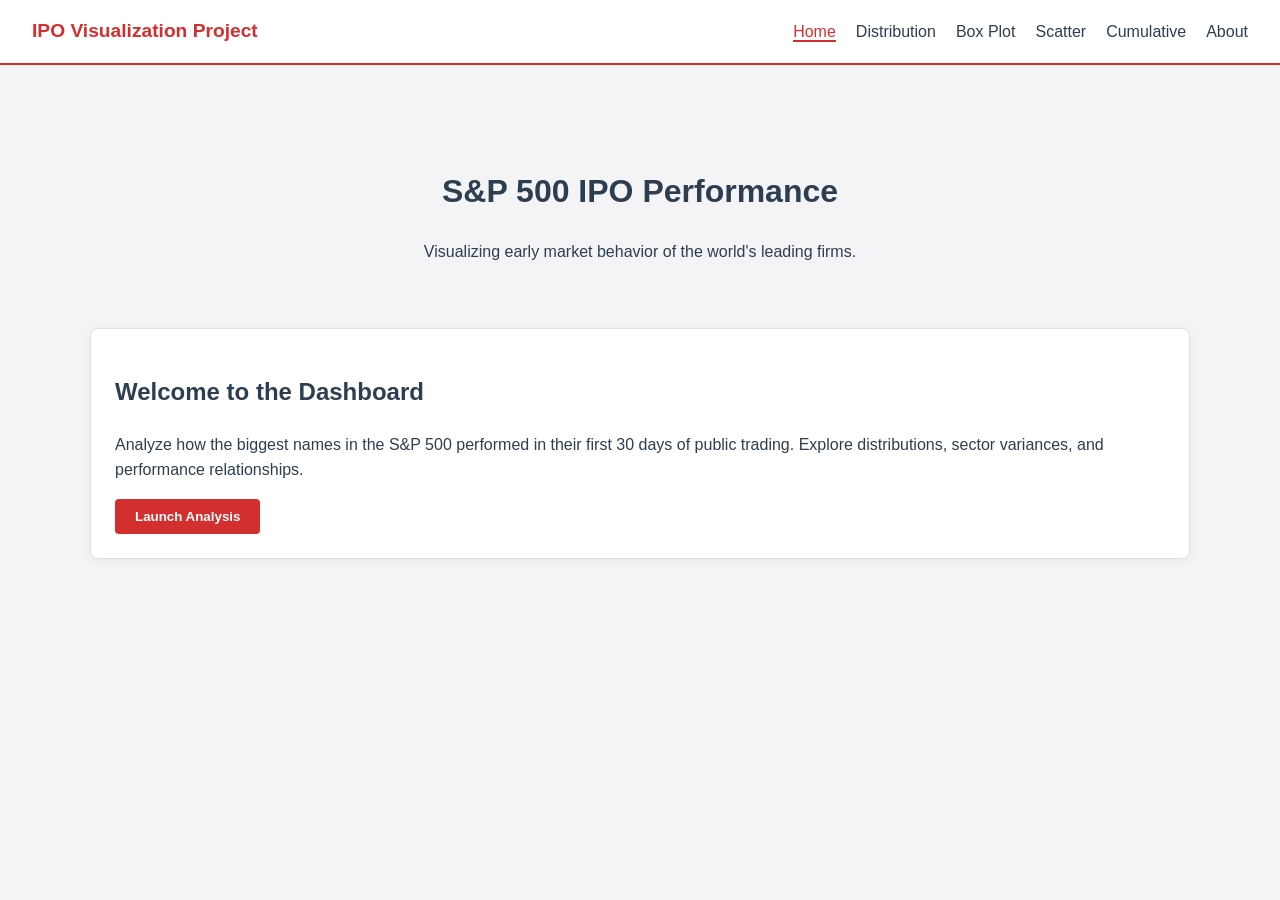
==== index.html @ b1ca968f "created pages layout for charts, nav bar js logic, and filters/buttons js logic" ====
<!DOCTYPE html>
<html lang="en">
<head>
    <meta charset="UTF-8">
    <title>S&P 500 IPO Analysis</title>
    <link rel="stylesheet" href="styles.css">
</head>
<body>
    <nav>
        <div class="logo">IPO Visualization Project</div>
        <ul>
            <li><a href="index.html">Home</a></li>
            <li><a href="distribution.html">Distribution</a></li>
            <li><a href="boxplot.html">Box Plot</a></li>
            <li><a href="scatter.html">Scatter</a></li>
            <li><a href="cumulative.html">Cumulative</a></li>
            <li><a href="about.html">About</a></li>
        </ul>
    </nav>

    <div class="container">
        <header style="text-align: center; padding: 3rem 0;">
            <h1>S&P 500 IPO Performance</h1>
            <p>Visualizing early market behavior of the world's leading firms.</p>
        </header>

        <div class="chart-card">
            <h2>Welcome to the Dashboard</h2>
            <p>Analyze how the biggest names in the S&P 500 performed in their first 30 days of public trading. Explore distributions, sector variances, and performance relationships.</p>
            <button class="btn-primary" onclick="window.location.href='distribution.html'">Launch Analysis</button>
        </div>
    </div>
    <script src="nav.js"></script>
</body>
</html>
---- styles.css ----
:root {
    --bg-color: #f4f4f7;
    --text-color: #2c3e50;
    --accent-color: #d32f2f; /* Professional Red */
    --nav-bg: #ffffff;
    --card-bg: #ffffff;
    --border-color: #e0e0e0;
}

body {
    font-family: 'Segoe UI', Tahoma, Geneva, Verdana, sans-serif;
    background-color: var(--bg-color);
    color: var(--text-color);
    margin: 0;
    line-height: 1.6;
}

/* Navigation */
nav {
    background-color: var(--nav-bg);
    border-bottom: 2px solid var(--accent-color);
    padding: 1rem 2rem;
    display: flex;
    justify-content: space-between;
    align-items: center;
    position: sticky;
    top: 0;
    z-index: 1000;
}

nav .logo { font-weight: bold; font-size: 1.2rem; color: var(--accent-color); }
nav ul { list-style: none; display: flex; margin: 0; padding: 0; }
nav ul li { margin-left: 20px; }
nav ul li a { text-decoration: none; color: var(--text-color); font-weight: 500; transition: color 0.2s; }
nav ul li a.active { color: var(--accent-color); border-bottom: 2px solid var(--accent-color); }

/* Layout */
.container { max-width: 1100px; margin: 2rem auto; padding: 0 20px; }
.chart-card {
    background: var(--card-bg);
    border: 1px solid var(--border-color);
    border-radius: 8px;
    padding: 1.5rem;
    margin-bottom: 2rem;
    box-shadow: 0 2px 8px rgba(0,0,0,0.05);
}

/* Controls & Interactive Elements */
.controls { margin-bottom: 1.5rem; }
.control-group { margin-bottom: 1.2rem; }
.control-label {
    display: block;
    font-size: 0.7rem;
    text-transform: uppercase;
    letter-spacing: 1px;
    color: #888;
    margin-bottom: 8px;
    font-weight: bold;
}

.sector-grid {
    display: flex;
    flex-wrap: wrap;
    gap: 8px;
}

.sector-btn {
    background: #fff;
    border: 1px solid var(--border-color);
    padding: 6px 12px;
    border-radius: 4px;
    font-size: 0.8rem;
    cursor: pointer;
    transition: all 0.2s;
    color: #555;
}

.sector-btn:hover { border-color: var(--accent-color); color: var(--accent-color); }
.sector-btn.active {
    background: var(--accent-color);
    color: white;
    border-color: var(--accent-color);
}

.axis-select {
    padding: 8px 12px;
    border: 1px solid var(--border-color);
    border-radius: 4px;
    background: white;
    font-size: 0.9rem;
    min-width: 180px;
}

.viz-container {
    width: 100%;
    min-height: 500px;
    background: #fff;
    border-top: 1px solid #eee;
    margin-top: 15px;
    display: flex;
    align-items: center;
    justify-content: center;
}

.btn-primary {
    background-color: var(--accent-color);
    color: white;
    border: none;
    padding: 10px 20px;
    border-radius: 4px;
    cursor: pointer;
    font-weight: bold;
}

input[type=range] { accent-color: var(--accent-color); width: 100%; }
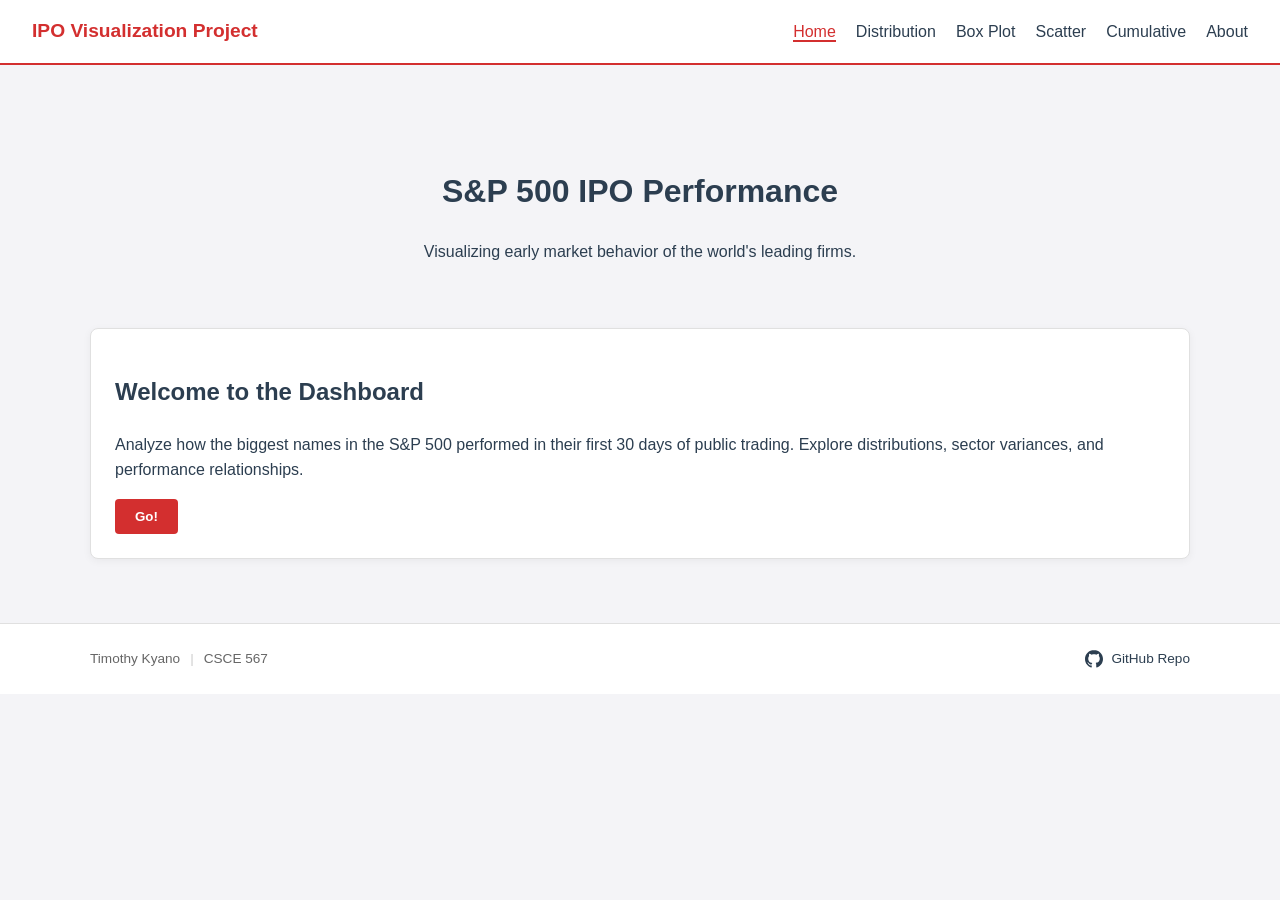
==== commit 8567b21c: "added footer and changed titles" ====
--- a/index.html
+++ b/index.html
@@ -2,7 +2,7 @@
 <html lang="en">
 <head>
     <meta charset="UTF-8">
-    <title>S&P 500 IPO Analysis</title>
+    <title>IPO Analysis</title>
     <link rel="stylesheet" href="styles.css">
 </head>
 <body>
@@ -27,9 +27,26 @@
         <div class="chart-card">
             <h2>Welcome to the Dashboard</h2>
             <p>Analyze how the biggest names in the S&P 500 performed in their first 30 days of public trading. Explore distributions, sector variances, and performance relationships.</p>
-            <button class="btn-primary" onclick="window.location.href='distribution.html'">Launch Analysis</button>
+            <button class="btn-primary" onclick="window.location.href='distribution.html'">Go!</button>
         </div>
     </div>
     <script src="nav.js"></script>
 </body>
+<footer>
+    <div class="footer-content">
+        <div class="footer-left">
+            <span>Timothy Kyano</span>
+            <span class="separator">|</span>
+            <span>CSCE 567</span>
+        </div>
+        <div class="footer-right">
+            <a href="https://github.com/tkyano/IPO_Visualization_Project" target="_blank">
+                <svg class="github-icon" viewBox="0 0 24 24">
+                    <path d="M12 0c-6.626 0-12 5.373-12 12 0 5.302 3.438 9.8 8.207 11.387.599.111.793-.261.793-.577v-2.234c-3.338.726-4.041-1.416-4.041-1.416-.546-1.387-1.333-1.756-1.333-1.756-1.089-.745.083-.729.083-.729 1.205.084 1.839 1.237 1.839 1.237 1.07 1.834 2.807 1.304 3.492.997.107-.775.418-1.305.762-1.604-2.665-.305-5.467-1.334-5.467-5.931 0-1.311.469-2.381 1.236-3.221-.124-.303-.535-1.524.117-3.176 0 0 1.008-.322 3.301 1.23.957-.266 1.983-.399 3.003-.404 1.02.005 2.047.138 3.006.404 2.291-1.552 3.297-1.23 3.297-1.23.653 1.653.242 2.874.118 3.176.77.84 1.235 1.911 1.235 3.221 0 4.609-2.807 5.624-5.479 5.921.43.372.823 1.102.823 2.222v3.293c0 .319.192.694.801.576 4.765-1.589 8.199-6.086 8.199-11.386 0-6.627-5.373-12-12-12z"/>
+                </svg>
+                GitHub Repo
+            </a>
+        </div>
+    </div>
+</footer>
 </html>
--- a/styles.css
+++ b/styles.css
@@ -112,4 +112,55 @@
     font-weight: bold;
 }
 
-input[type=range] { accent-color: var(--accent-color); width: 100%; }+input[type=range] { accent-color: var(--accent-color); width: 100%; }
+
+/* Footer Styles */
+footer {
+    background-color: var(--nav-bg);
+    border-top: 1px solid var(--border-color);
+    padding: 1.5rem 0; /* Slightly tighter padding */
+    margin-top: 4rem;
+    color: #666;
+    font-size: 0.85rem;
+}
+
+.footer-content {
+    max-width: 1100px;
+    margin: 0 auto;
+    padding: 0 20px;
+    display: flex;
+    justify-content: space-between;
+    align-items: center;
+}
+
+.footer-left {
+    display: flex;
+    gap: 10px;
+    align-items: center;
+    font-weight: 500;
+}
+
+.footer-left span.separator {
+    color: #ccc;
+    font-weight: 300;
+}
+
+.footer-right a {
+    text-decoration: none;
+    color: var(--text-color);
+    display: flex;
+    align-items: center;
+    gap: 8px;
+    transition: color 0.2s;
+    font-weight: 500;
+}
+
+.footer-right a:hover {
+    color: var(--accent-color);
+}
+
+.github-icon {
+    width: 18px;
+    height: 18px;
+    fill: currentColor;
+}
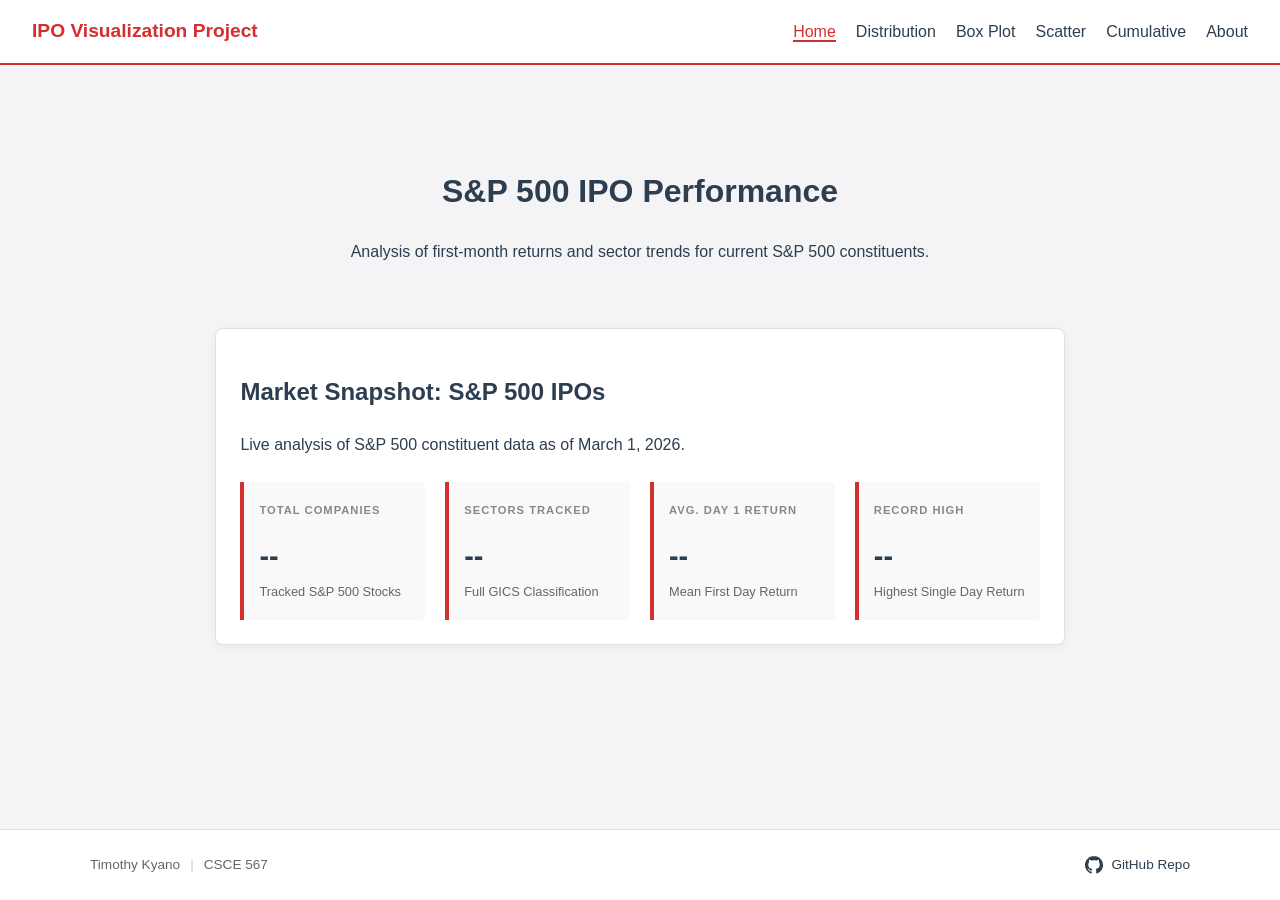
==== commit 1c5fd6d0: "updated index/homepage, and fixed distribution chart so all filters work. Added a company specific s" ====
--- a/index.html
+++ b/index.html
@@ -21,32 +21,61 @@
     <div class="container">
         <header style="text-align: center; padding: 3rem 0;">
             <h1>S&P 500 IPO Performance</h1>
-            <p>Visualizing early market behavior of the world's leading firms.</p>
+            <p>Analysis of first-month returns and sector trends for current S&P 500 constituents.</p>
         </header>
 
         <div class="chart-card">
-            <h2>Welcome to the Dashboard</h2>
-            <p>Analyze how the biggest names in the S&P 500 performed in their first 30 days of public trading. Explore distributions, sector variances, and performance relationships.</p>
-            <button class="btn-primary" onclick="window.location.href='distribution.html'">Go!</button>
+            <h2>Market Snapshot: S&P 500 IPOs</h2>
+            <p style="margin-bottom: 25px;">Live analysis of S&P 500 constituent data as of March 1, 2026.</p>
+            
+            <div class="stats-grid">
+                <div class="stat-box">
+                    <span class="control-label">Total Companies</span>
+                    <div id="stat-universe" class="stat-number">--</div>
+                    <div class="stat-desc">Tracked S&P 500 Stocks</div>
+                </div>
+
+                <div class="stat-box">
+                    <span class="control-label">Sectors Tracked</span>
+                    <div id="stat-sectors" class="stat-number">--</div>
+                    <div class="stat-desc">Full GICS Classification</div>
+                </div>
+
+                <div class="stat-box">
+                    <span class="control-label">Avg. Day 1 Return</span>
+                    <div id="stat-avg-return" class="stat-number">--</div>
+                    <div class="stat-desc">Mean First Day Return</div>
+                </div>
+
+                <div class="stat-box">
+                    <span class="control-label">Record High</span>
+                    <div id="stat-max-return" class="stat-number">--</div>
+                    <div class="stat-desc">Highest Single Day Return</div>
+                </div>
+            </div>
         </div>
-    </div>
+</div>
+
+    <footer>
+        <div class="footer-content">
+            <div class="footer-left">
+                <span>Timothy Kyano</span>
+                <span class="separator">|</span>
+                <span>CSCE 567</span>
+            </div>
+            <div class="footer-right">
+                <a href="https://github.com/tkyano/IPO_Visualization_Project" target="_blank">
+                    <svg class="github-icon" viewBox="0 0 24 24">
+                        <path d="M12 0c-6.626 0-12 5.373-12 12 0 5.302 3.438 9.8 8.207 11.387.599.111.793-.261.793-.577v-2.234c-3.338.726-4.041-1.416-4.041-1.416-.546-1.387-1.333-1.756-1.333-1.756-1.089-.745.083-.729.083-.729 1.205.084 1.839 1.237 1.839 1.237 1.07 1.834 2.807 1.304 3.492.997.107-.775.418-1.305.762-1.604-2.665-.305-5.467-1.334-5.467-5.931 0-1.311.469-2.381 1.236-3.221-.124-.303-.535-1.524.117-3.176 0 0 1.008-.322 3.301 1.23.957-.266 1.983-.399 3.003-.404 1.02.005 2.047.138 3.006.404 2.291-1.552 3.297-1.23 3.297-1.23.653 1.653.242 2.874.118 3.176.77.84 1.235 1.911 1.235 3.221 0 4.609-2.807 5.624-5.479 5.921.43.372.823 1.102.823 2.222v3.293c0 .319.192.694.801.576 4.765-1.589 8.199-6.086 8.199-11.386 0-6.627-5.373-12-12-12z"/>
+                    </svg>
+                    GitHub Repo
+                </a>
+            </div>
+        </div>
+    </footer>
+
+    <script src="https://d3js.org/d3.v4.min.js"></script>
     <script src="nav.js"></script>
+    <script src="home.js"></script>
 </body>
-<footer>
-    <div class="footer-content">
-        <div class="footer-left">
-            <span>Timothy Kyano</span>
-            <span class="separator">|</span>
-            <span>CSCE 567</span>
-        </div>
-        <div class="footer-right">
-            <a href="https://github.com/tkyano/IPO_Visualization_Project" target="_blank">
-                <svg class="github-icon" viewBox="0 0 24 24">
-                    <path d="M12 0c-6.626 0-12 5.373-12 12 0 5.302 3.438 9.8 8.207 11.387.599.111.793-.261.793-.577v-2.234c-3.338.726-4.041-1.416-4.041-1.416-.546-1.387-1.333-1.756-1.333-1.756-1.089-.745.083-.729.083-.729 1.205.084 1.839 1.237 1.839 1.237 1.07 1.834 2.807 1.304 3.492.997.107-.775.418-1.305.762-1.604-2.665-.305-5.467-1.334-5.467-5.931 0-1.311.469-2.381 1.236-3.221-.124-.303-.535-1.524.117-3.176 0 0 1.008-.322 3.301 1.23.957-.266 1.983-.399 3.003-.404 1.02.005 2.047.138 3.006.404 2.291-1.552 3.297-1.23 3.297-1.23.653 1.653.242 2.874.118 3.176.77.84 1.235 1.911 1.235 3.221 0 4.609-2.807 5.624-5.479 5.921.43.372.823 1.102.823 2.222v3.293c0 .319.192.694.801.576 4.765-1.589 8.199-6.086 8.199-11.386 0-6.627-5.373-12-12-12z"/>
-                </svg>
-                GitHub Repo
-            </a>
-        </div>
-    </div>
-</footer>
 </html>
--- a/styles.css
+++ b/styles.css
@@ -1,21 +1,28 @@
+/* --- Variables & Global Reset --- */
 :root {
     --bg-color: #f4f4f7;
     --text-color: #2c3e50;
-    --accent-color: #d32f2f; /* Professional Red */
+    --accent-color: #d32f2f;
     --nav-bg: #ffffff;
     --card-bg: #ffffff;
     --border-color: #e0e0e0;
+}
+
+html, body {
+    height: 100%;
+    margin: 0;
 }
 
 body {
     font-family: 'Segoe UI', Tahoma, Geneva, Verdana, sans-serif;
     background-color: var(--bg-color);
     color: var(--text-color);
-    margin: 0;
     line-height: 1.6;
-}
-
-/* Navigation */
+    display: flex;
+    flex-direction: column;
+}
+
+/* --- Navigation --- */
 nav {
     background-color: var(--nav-bg);
     border-bottom: 2px solid var(--accent-color);
@@ -28,14 +35,41 @@
     z-index: 1000;
 }
 
-nav .logo { font-weight: bold; font-size: 1.2rem; color: var(--accent-color); }
-nav ul { list-style: none; display: flex; margin: 0; padding: 0; }
+nav .logo { 
+    font-weight: bold; 
+    font-size: 1.2rem; 
+    color: var(--accent-color); 
+}
+
+nav ul { 
+    list-style: none; 
+    display: flex; 
+    margin: 0; 
+    padding: 0; 
+}
+
 nav ul li { margin-left: 20px; }
-nav ul li a { text-decoration: none; color: var(--text-color); font-weight: 500; transition: color 0.2s; }
-nav ul li a.active { color: var(--accent-color); border-bottom: 2px solid var(--accent-color); }
-
-/* Layout */
-.container { max-width: 1100px; margin: 2rem auto; padding: 0 20px; }
+
+nav ul li a { 
+    text-decoration: none; 
+    color: var(--text-color); 
+    font-weight: 500; 
+    transition: color 0.2s; 
+}
+
+nav ul li a.active { 
+    color: var(--accent-color); 
+    border-bottom: 2px solid var(--accent-color); 
+}
+
+/* --- Layout & Containers --- */
+.container { 
+    max-width: 1100px; 
+    margin: 2rem auto; 
+    padding: 0 20px; 
+    flex: 1 0 auto;
+}
+
 .chart-card {
     background: var(--card-bg);
     border: 1px solid var(--border-color);
@@ -45,9 +79,62 @@
     box-shadow: 0 2px 8px rgba(0,0,0,0.05);
 }
 
-/* Controls & Interactive Elements */
-.controls { margin-bottom: 1.5rem; }
+.viz-container {
+    width: 100%;
+    min-height: 500px;
+    background: #fff;
+    border-top: 1px solid #eee;
+    margin-top: 15px;
+    display: flex;
+    align-items: center;
+    justify-content: center;
+}
+
+/* --- Slider Mechanism --- */
+.slider-window {
+    width: 100%;
+    overflow: hidden;
+}
+
+.slider-track {
+    display: flex;
+    transition: transform 0.6s cubic-bezier(0.45, 0, 0.55, 1);
+}
+
+.slide {
+    flex-shrink: 0;
+    box-sizing: border-box;
+    padding: 0 10px;
+}
+
+.nav-arrow {
+    position: absolute;
+    top: 50%;
+    transform: translateY(-50%);
+    background: var(--accent-color);
+    color: white;
+    border: none;
+    width: 45px;
+    height: 45px;
+    border-radius: 50%;
+    cursor: pointer;
+    z-index: 1001;
+    display: flex;
+    align-items: center;
+    justify-content: center;
+}
+
+.nav-arrow.left { left: -60px; }
+.nav-arrow.right { right: -60px; }
+
+@media (max-width: 1300px) {
+    .nav-arrow.left { left: 10px; }
+    .nav-arrow.right { right: 10px; }
+}
+
+/* --- Controls & Buttons --- */
 .control-group { margin-bottom: 1.2rem; }
+
 .control-label {
     display: block;
     font-size: 0.7rem;
@@ -76,6 +163,7 @@
 }
 
 .sector-btn:hover { border-color: var(--accent-color); color: var(--accent-color); }
+
 .sector-btn.active {
     background: var(--accent-color);
     color: white;
@@ -89,17 +177,6 @@
     background: white;
     font-size: 0.9rem;
     min-width: 180px;
-}
-
-.viz-container {
-    width: 100%;
-    min-height: 500px;
-    background: #fff;
-    border-top: 1px solid #eee;
-    margin-top: 15px;
-    display: flex;
-    align-items: center;
-    justify-content: center;
 }
 
 .btn-primary {
@@ -112,13 +189,17 @@
     font-weight: bold;
 }
 
-input[type=range] { accent-color: var(--accent-color); width: 100%; }
-
-/* Footer Styles */
+input[type=range] { 
+    accent-color: var(--accent-color); 
+    width: 100%; 
+}
+
+/* --- Footer --- */
 footer {
+    flex-shrink: 0;
     background-color: var(--nav-bg);
     border-top: 1px solid var(--border-color);
-    padding: 1.5rem 0; /* Slightly tighter padding */
+    padding: 1.5rem 0;
     margin-top: 4rem;
     color: #666;
     font-size: 0.85rem;
@@ -155,12 +236,74 @@
     font-weight: 500;
 }
 
-.footer-right a:hover {
-    color: var(--accent-color);
-}
+.footer-right a:hover { color: var(--accent-color); }
 
 .github-icon {
     width: 18px;
     height: 18px;
     fill: currentColor;
+}
+
+/* Home Page Stats Grid */
+/* Layout - Ensures the main container is consistent across all pages */
+.container { 
+    max-width: 1100px; 
+    margin: 2rem auto; 
+    padding: 0 20px; 
+}
+
+/* Home Page Stats Grid - Forced Wide Layout */
+.stats-grid {
+    display: grid;
+    /* This forces exactly 4 columns to fill the horizontal space */
+    grid-template-columns: repeat(4, 1fr); 
+    gap: 20px;
+    width: 100%;
+}
+
+.stat-box {
+    border-left: 4px solid var(--accent-color);
+    padding: 20px 15px; /* Increased padding for a bulkier look */
+    background: #f9f9f9;
+    border-radius: 0 4px 4px 0;
+    transition: transform 0.2s ease, box-shadow 0.2s ease;
+    display: flex;
+    flex-direction: column;
+    justify-content: center;
+}
+
+.stat-box:hover {
+    transform: translateY(-5px);
+    box-shadow: 0 4px 12px rgba(0,0,0,0.1);
+    background-color: #ffffff;
+}
+
+.stat-number {
+    font-size: 1.8rem;
+    font-weight: bold;
+    color: var(--text-color);
+    margin: 5px 0;
+}
+
+.stat-desc {
+    font-size: 0.8rem;
+    color: #666;
+    line-height: 1.2;
+}
+
+/* Responsive: Only stack them when the screen is too narrow for 4 columns */
+@media (max-width: 900px) {
+    .stats-grid {
+        grid-template-columns: 1fr 1fr;
+    }
+}
+
+/* Ensure the chart-card container on home matches the project wide layout */
+.chart-card {
+    background: var(--card-bg);
+    border: 1px solid var(--border-color);
+    border-radius: 8px;
+    padding: 1.5rem;
+    margin-bottom: 2rem;
+    box-shadow: 0 2px 8px rgba(0,0,0,0.05);
 }
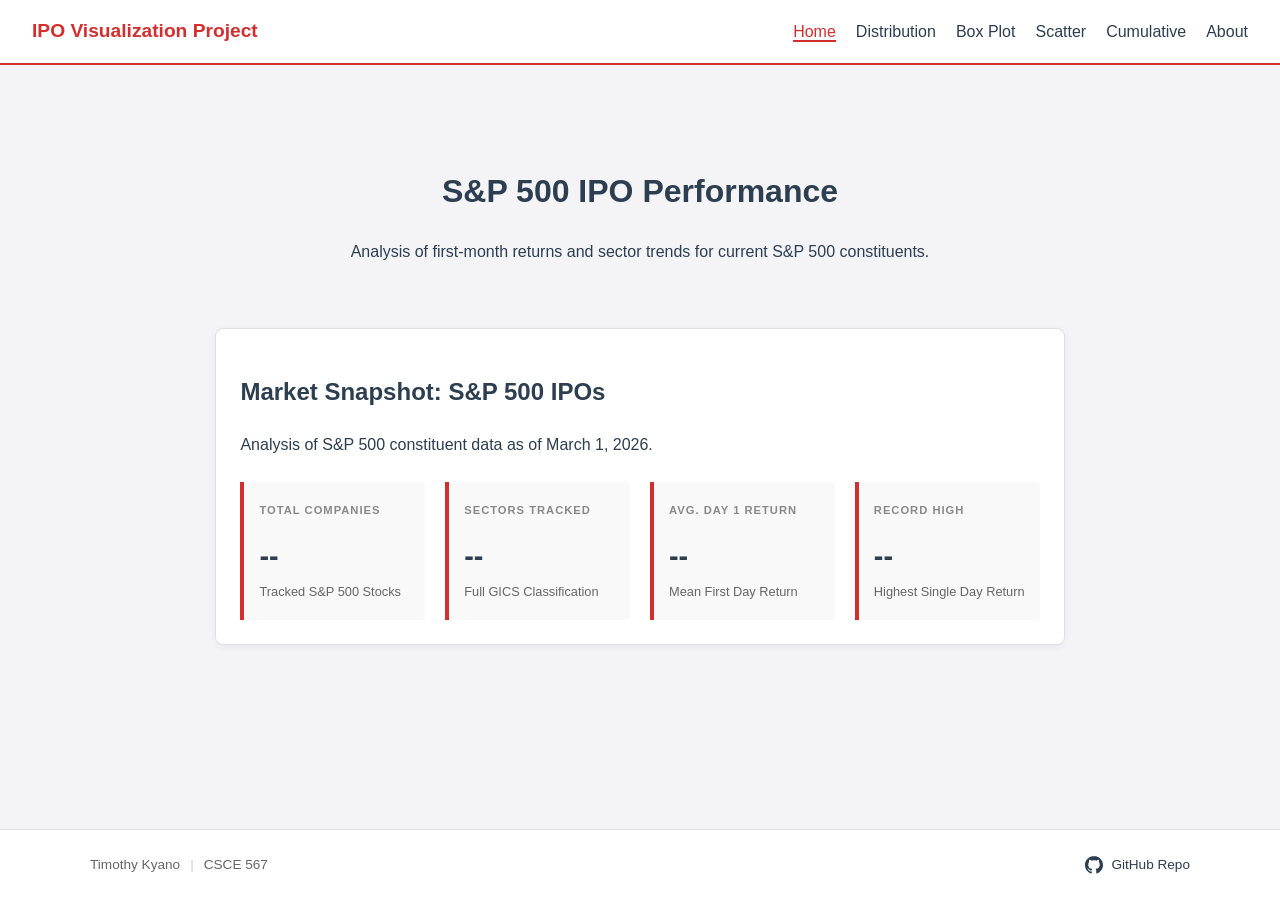
==== commit 893d7662: "added cumulative returns graph, search function, adding text explaining data/graphs, and addings sou" ====
--- a/index.html
+++ b/index.html
@@ -26,7 +26,7 @@
 
         <div class="chart-card">
             <h2>Market Snapshot: S&P 500 IPOs</h2>
-            <p style="margin-bottom: 25px;">Live analysis of S&P 500 constituent data as of March 1, 2026.</p>
+            <p style="margin-bottom: 25px;">Analysis of S&P 500 constituent data as of March 1, 2026.</p>
             
             <div class="stats-grid">
                 <div class="stat-box">
--- a/styles.css
+++ b/styles.css
@@ -244,18 +244,14 @@
     fill: currentColor;
 }
 
-/* Home Page Stats Grid */
-/* Layout - Ensures the main container is consistent across all pages */
 .container { 
     max-width: 1100px; 
     margin: 2rem auto; 
     padding: 0 20px; 
 }
 
-/* Home Page Stats Grid - Forced Wide Layout */
 .stats-grid {
     display: grid;
-    /* This forces exactly 4 columns to fill the horizontal space */
     grid-template-columns: repeat(4, 1fr); 
     gap: 20px;
     width: 100%;
@@ -263,7 +259,7 @@
 
 .stat-box {
     border-left: 4px solid var(--accent-color);
-    padding: 20px 15px; /* Increased padding for a bulkier look */
+    padding: 20px 15px;
     background: #f9f9f9;
     border-radius: 0 4px 4px 0;
     transition: transform 0.2s ease, box-shadow 0.2s ease;
@@ -291,14 +287,12 @@
     line-height: 1.2;
 }
 
-/* Responsive: Only stack them when the screen is too narrow for 4 columns */
 @media (max-width: 900px) {
     .stats-grid {
         grid-template-columns: 1fr 1fr;
     }
 }
 
-/* Ensure the chart-card container on home matches the project wide layout */
 .chart-card {
     background: var(--card-bg);
     border: 1px solid var(--border-color);
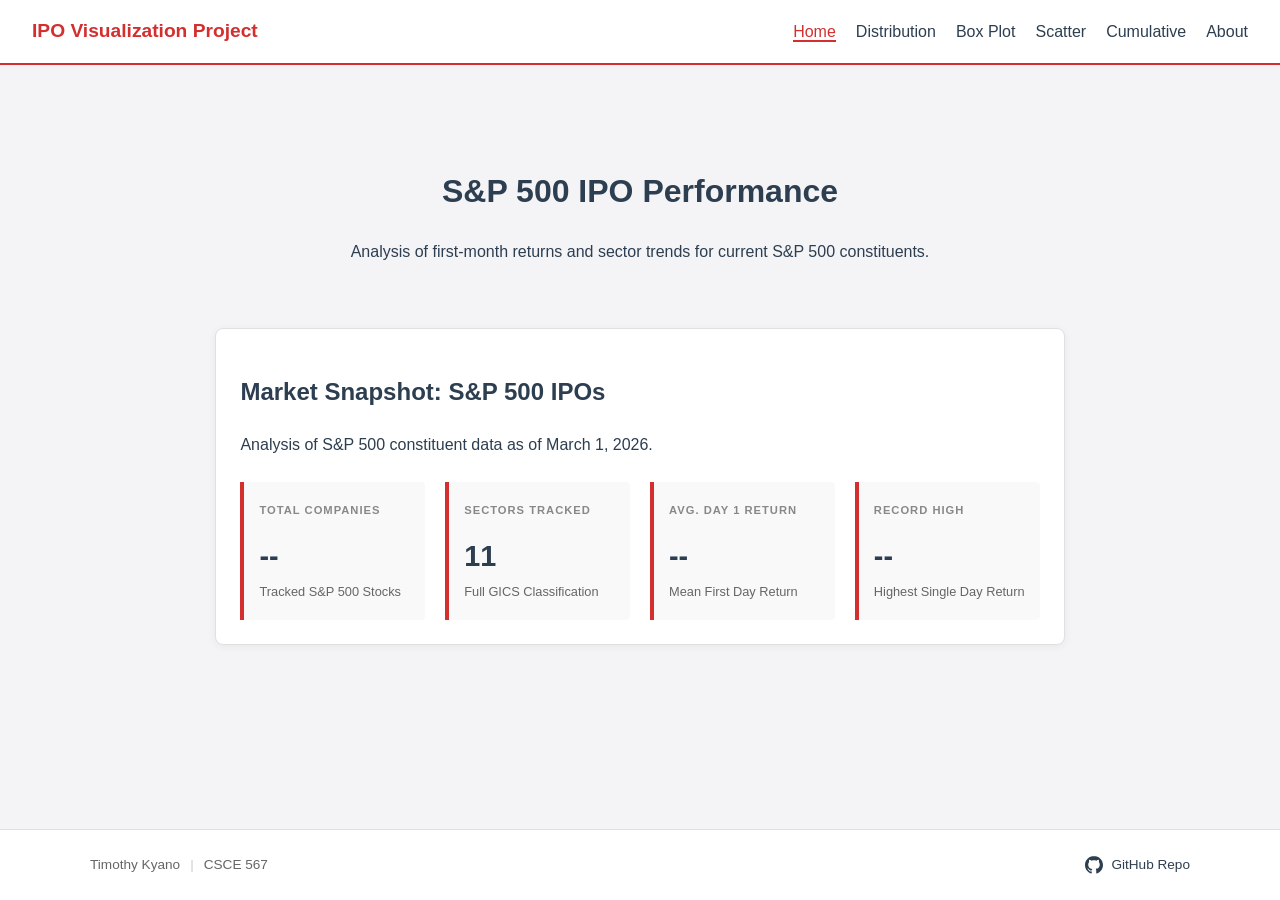
==== commit ca82e627: "fixed the sector trends from including missing fields." ====
--- a/index.html
+++ b/index.html
@@ -37,7 +37,7 @@
 
                 <div class="stat-box">
                     <span class="control-label">Sectors Tracked</span>
-                    <div id="stat-sectors" class="stat-number">--</div>
+                    <div id="stat-sectors" class="stat-number">11</div>
                     <div class="stat-desc">Full GICS Classification</div>
                 </div>
 
--- a/styles.css
+++ b/styles.css
@@ -300,4 +300,41 @@
     padding: 1.5rem;
     margin-bottom: 2rem;
     box-shadow: 0 2px 8px rgba(0,0,0,0.05);
+}
+
+/* --- Global Explanation Card Styling --- */
+.explanation-box {
+    background: #ffffff;
+    border-left: 5px solid var(--accent-color); /* The red bar on the left */
+    padding: 1.5rem;
+    margin-bottom: 1.5rem;
+    border-radius: 4px;
+    box-shadow: 0 2px 8px rgba(0,0,0,0.05);
+}
+
+.explanation-box p {
+    margin: 0 0 12px 0;
+    font-size: 1rem;
+    color: #444;
+    line-height: 1.5;
+}
+
+.explanation-box .source-footer {
+    font-size: 0.75rem;
+    color: #888;
+    display: flex;
+    gap: 20px;
+    border-top: 1px solid #eee;
+    padding-top: 10px;
+    margin-top: 10px;
+}
+
+.explanation-box a {
+    color: var(--accent-color);
+    text-decoration: none;
+    font-weight: bold;
+}
+
+.explanation-box a:hover {
+    text-decoration: underline;
 }
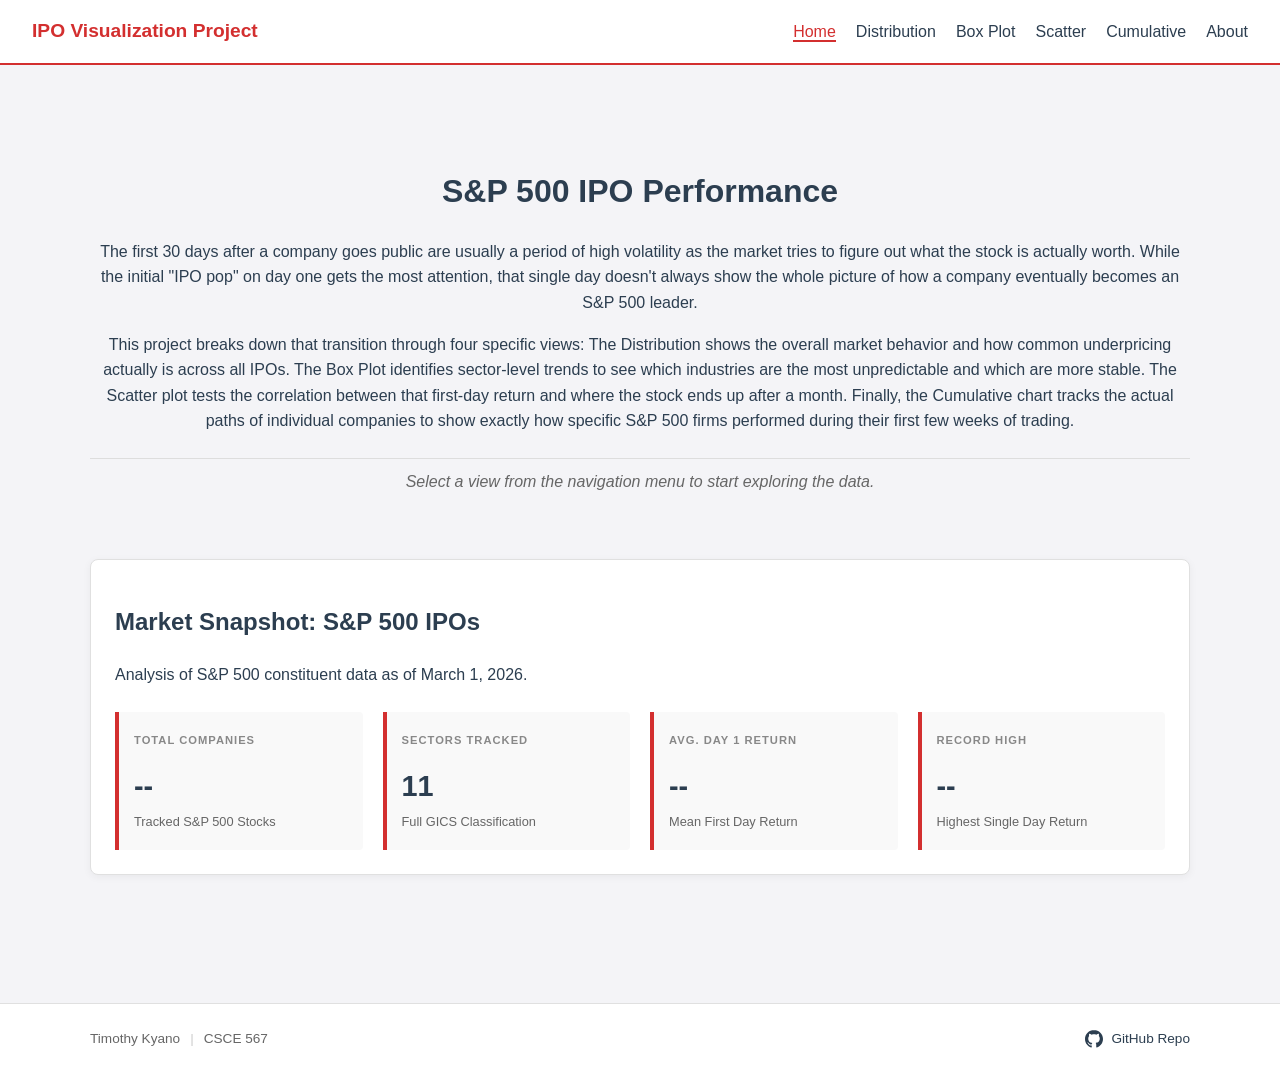
==== commit ceec0a68: "updated homepage/dashboard to further explain the project. Updated to about page to reflect changes " ====
--- a/index.html
+++ b/index.html
@@ -21,7 +21,21 @@
     <div class="container">
         <header style="text-align: center; padding: 3rem 0;">
             <h1>S&P 500 IPO Performance</h1>
-            <p>Analysis of first-month returns and sector trends for current S&P 500 constituents.</p>
+                <div class="project-overview">
+                    <p>
+                        The first 30 days after a company goes public are usually a period of high volatility as the market tries to figure out what the stock is actually worth. While the initial "IPO pop" on day one gets the most attention, that single day doesn't always show the whole picture of how a company eventually becomes an S&P 500 leader.
+                    </p>
+                    <p>
+                        This project breaks down that transition through four specific views: 
+                        The Distribution shows the overall market behavior and how common underpricing actually is across all IPOs. 
+                        The Box Plot identifies sector-level trends to see which industries are the most unpredictable and which are more stable. 
+                        The Scatter plot tests the correlation between that first-day return and where the stock ends up after a month. 
+                        Finally, the Cumulative chart tracks the actual paths of individual companies to show exactly how specific S&P 500 firms performed during their first few weeks of trading.
+                    </p>
+                    <p style="margin-top: 1.5rem; font-style: italic; color: #666; border-top: 1px solid #ddd; padding-top: 10px;">
+                        Select a view from the navigation menu to start exploring the data.
+                    </p>
+                </div>        
         </header>
 
         <div class="chart-card">
